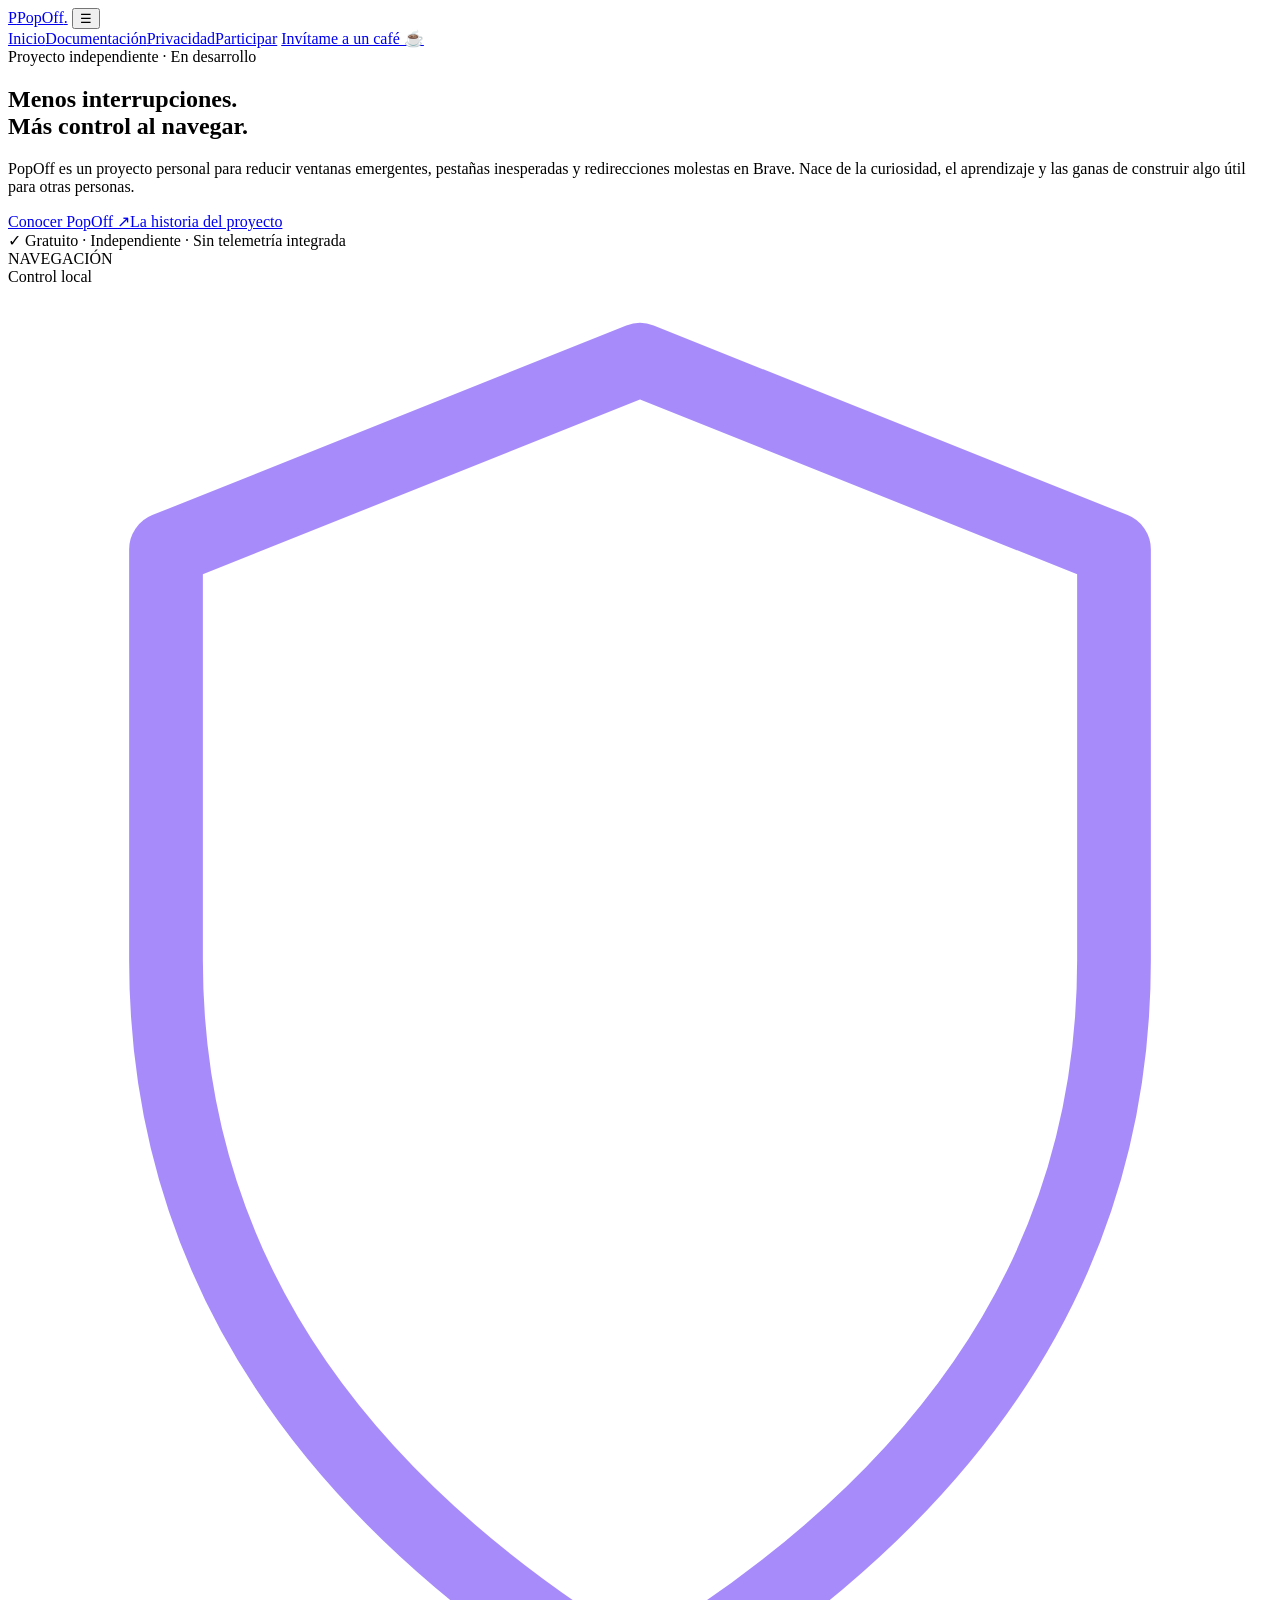
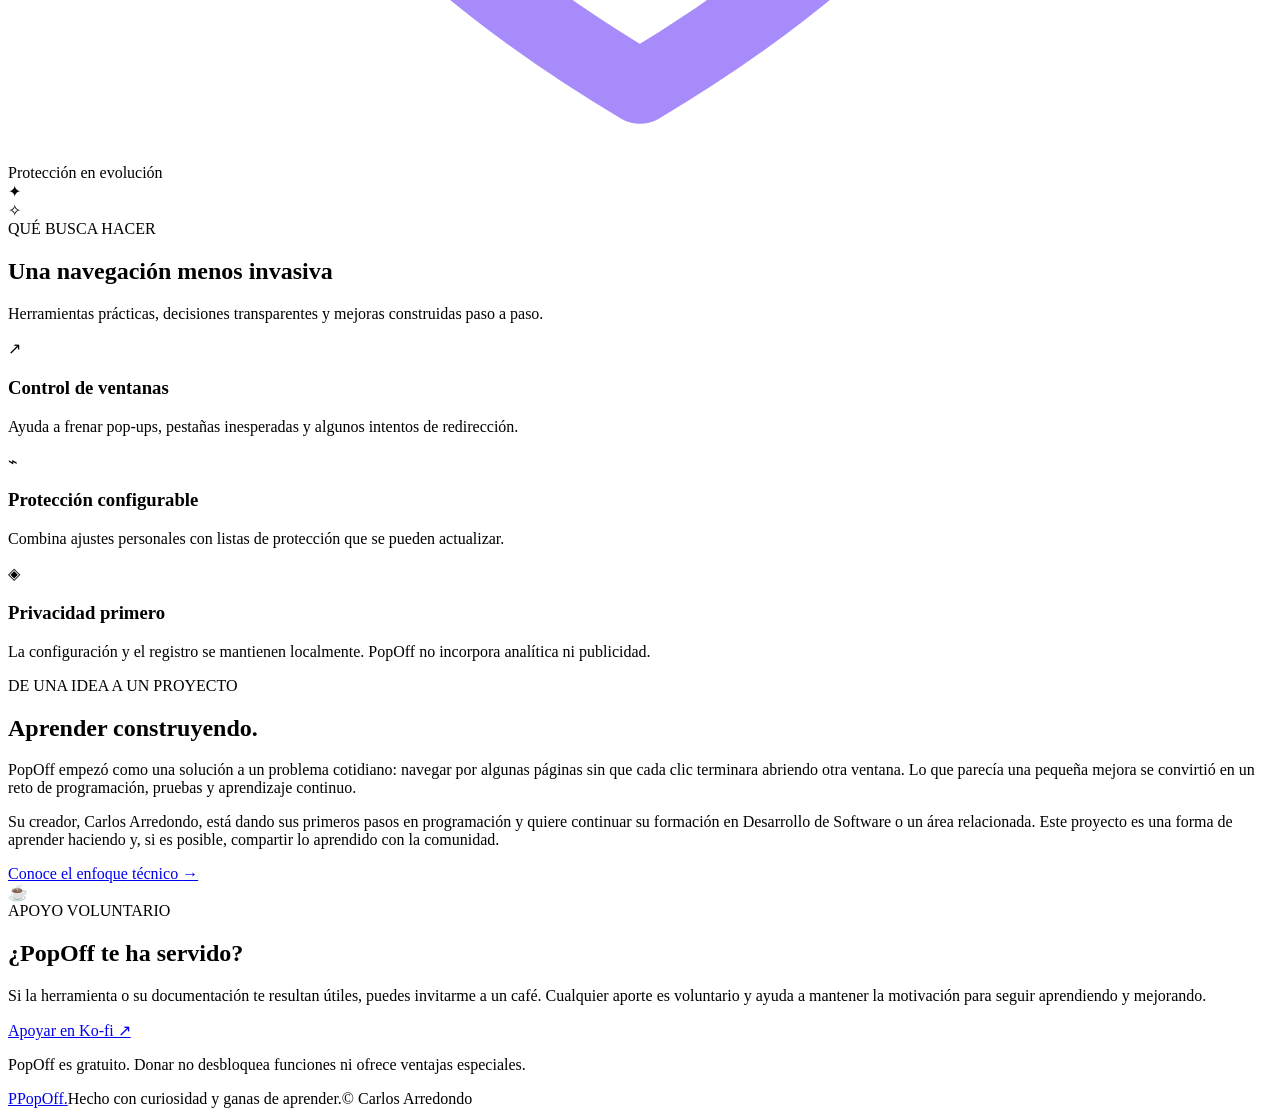
==== site/index.html @ 76fbbbde "Add PopOff public documentation website" ====
<!doctype html>
<html lang="es">
<head>
  <meta charset="utf-8">
  <meta name="viewport" content="width=device-width, initial-scale=1">
  <meta name="theme-color" content="#0b1020">
  <meta name="description" content="PopOff es un proyecto independiente para reducir ventanas emergentes y redirecciones molestas en Brave.">
  <title>PopOff — Navega con más tranquilidad</title>
  <link rel="icon" href="data:image/svg+xml,%3Csvg xmlns='http://www.w3.org/2000/svg' viewBox='0 0 64 64'%3E%3Crect width='64' height='64' rx='18' fill='%237c5cff'/%3E%3Cpath d='M32 8 49 15v15c0 12-7 20-17 26C22 50 15 42 15 30V15z' fill='none' stroke='white' stroke-width='4'/%3E%3Cpath d='m23 32 6 6 13-14' fill='none' stroke='white' stroke-width='4' stroke-linecap='round'/%3E%3C/svg%3E">
  <link rel="stylesheet" href="styles.css">
  <script defer src="script.js"></script>
</head>
<body>
  <div class="ambient ambient-one"></div><div class="ambient ambient-two"></div>
  <header class="site-header">
    <a class="brand" href="index.html" aria-label="PopOff inicio"><span class="brand-mark">P</span><span>PopOff<span class="brand-dot">.</span></span></a>
    <button class="menu-toggle" aria-label="Abrir menú" aria-expanded="false">☰</button>
    <nav class="nav-links" aria-label="Navegación principal">
      <a class="active" href="index.html">Inicio</a><a href="docs.html">Documentación</a><a href="privacy.html">Privacidad</a><a href="contribute.html">Participar</a>
      <a class="nav-support" href="https://ko-fi.com/carlosarredondo24" target="_blank" rel="noopener noreferrer">Invítame a un café ☕</a>
    </nav>
  </header>
  <main>
    <section class="hero wrap">
      <div class="hero-copy">
        <div class="eyebrow"><span class="pulse"></span> Proyecto independiente · En desarrollo</div>
        <h1>Menos interrupciones.<br><span class="gradient-text">Más control al navegar.</span></h1>
        <p class="hero-lead">PopOff es un proyecto personal para reducir ventanas emergentes, pestañas inesperadas y redirecciones molestas en Brave. Nace de la curiosidad, el aprendizaje y las ganas de construir algo útil para otras personas.</p>
        <div class="hero-actions"><a class="button button-primary" href="docs.html">Conocer PopOff <span>↗</span></a><a class="button button-quiet" href="#historia">La historia del proyecto</a></div>
        <div class="hero-note"><span class="check">✓</span> Gratuito · Independiente · Sin telemetría integrada</div>
      </div>
      <div class="hero-art" aria-label="Ilustración abstracta de protección digital">
        <div class="orbit orbit-a"></div><div class="orbit orbit-b"></div>
        <div class="glass-card card-back"><span class="tiny-label">NAVEGACIÓN</span><div class="fake-lines"><i></i><i></i><i></i></div><span class="fake-pill">Control local</span></div>
        <div class="shield"><svg viewBox="0 0 120 140" role="img" aria-label="Escudo"><path d="M60 7 105 25v39c0 31-18 53-45 69C33 117 15 95 15 64V25z" fill="none" stroke="url(#g)" stroke-width="7" stroke-linejoin="round"/><path d="m39 68 14 14 30-34" fill="none" stroke="#fff" stroke-width="8" stroke-linecap="round" stroke-linejoin="round"/><defs><linearGradient id="g" x1="15" y1="7" x2="105" y2="133"><stop stop-color="#a78bfa"/><stop offset="1" stop-color="#35d6c5"/></linearGradient></defs></svg></div>
        <div class="status-chip"><span class="status-dot"></span> Protección en evolución</div>
        <div class="spark spark-one">✦</div><div class="spark spark-two">✧</div>
      </div>
    </section>
    <section class="wrap section">
      <div class="section-heading"><span class="kicker">QUÉ BUSCA HACER</span><h2>Una navegación menos invasiva</h2><p>Herramientas prácticas, decisiones transparentes y mejoras construidas paso a paso.</p></div>
      <div class="feature-grid">
        <article class="feature-card"><span class="feature-icon purple">↗</span><h3>Control de ventanas</h3><p>Ayuda a frenar pop-ups, pestañas inesperadas y algunos intentos de redirección.</p></article>
        <article class="feature-card"><span class="feature-icon teal">⌁</span><h3>Protección configurable</h3><p>Combina ajustes personales con listas de protección que se pueden actualizar.</p></article>
        <article class="feature-card"><span class="feature-icon amber">◈</span><h3>Privacidad primero</h3><p>La configuración y el registro se mantienen localmente. PopOff no incorpora analítica ni publicidad.</p></article>
      </div>
    </section>
    <section class="story-section" id="historia">
      <div class="wrap story-grid">
        <div><span class="kicker">DE UNA IDEA A UN PROYECTO</span><h2>Aprender construyendo.</h2></div>
        <div class="story-copy"><p>PopOff empezó como una solución a un problema cotidiano: navegar por algunas páginas sin que cada clic terminara abriendo otra ventana. Lo que parecía una pequeña mejora se convirtió en un reto de programación, pruebas y aprendizaje continuo.</p><p>Su creador, Carlos Arredondo, está dando sus primeros pasos en programación y quiere continuar su formación en Desarrollo de Software o un área relacionada. Este proyecto es una forma de aprender haciendo y, si es posible, compartir lo aprendido con la comunidad.</p><a class="text-link" href="docs.html">Conoce el enfoque técnico <span>→</span></a></div>
      </div>
    </section>
    <section class="wrap support-section">
      <div class="support-card"><div class="coffee-orb">☕</div><div><span class="kicker">APOYO VOLUNTARIO</span><h2>¿PopOff te ha servido?</h2><p>Si la herramienta o su documentación te resultan útiles, puedes invitarme a un café. Cualquier aporte es voluntario y ayuda a mantener la motivación para seguir aprendiendo y mejorando.</p></div><a class="button button-coffee" href="https://ko-fi.com/carlosarredondo24" target="_blank" rel="noopener noreferrer">Apoyar en Ko-fi ↗</a></div>
      <p class="support-footnote">PopOff es gratuito. Donar no desbloquea funciones ni ofrece ventajas especiales.</p>
    </section>
  </main>
  <footer class="site-footer wrap"><a class="brand" href="index.html"><span class="brand-mark">P</span><span>PopOff<span class="brand-dot">.</span></span></a><span>Hecho con curiosidad y ganas de aprender.</span><span>© <span data-year></span> Carlos Arredondo</span></footer>
</body>
</html>
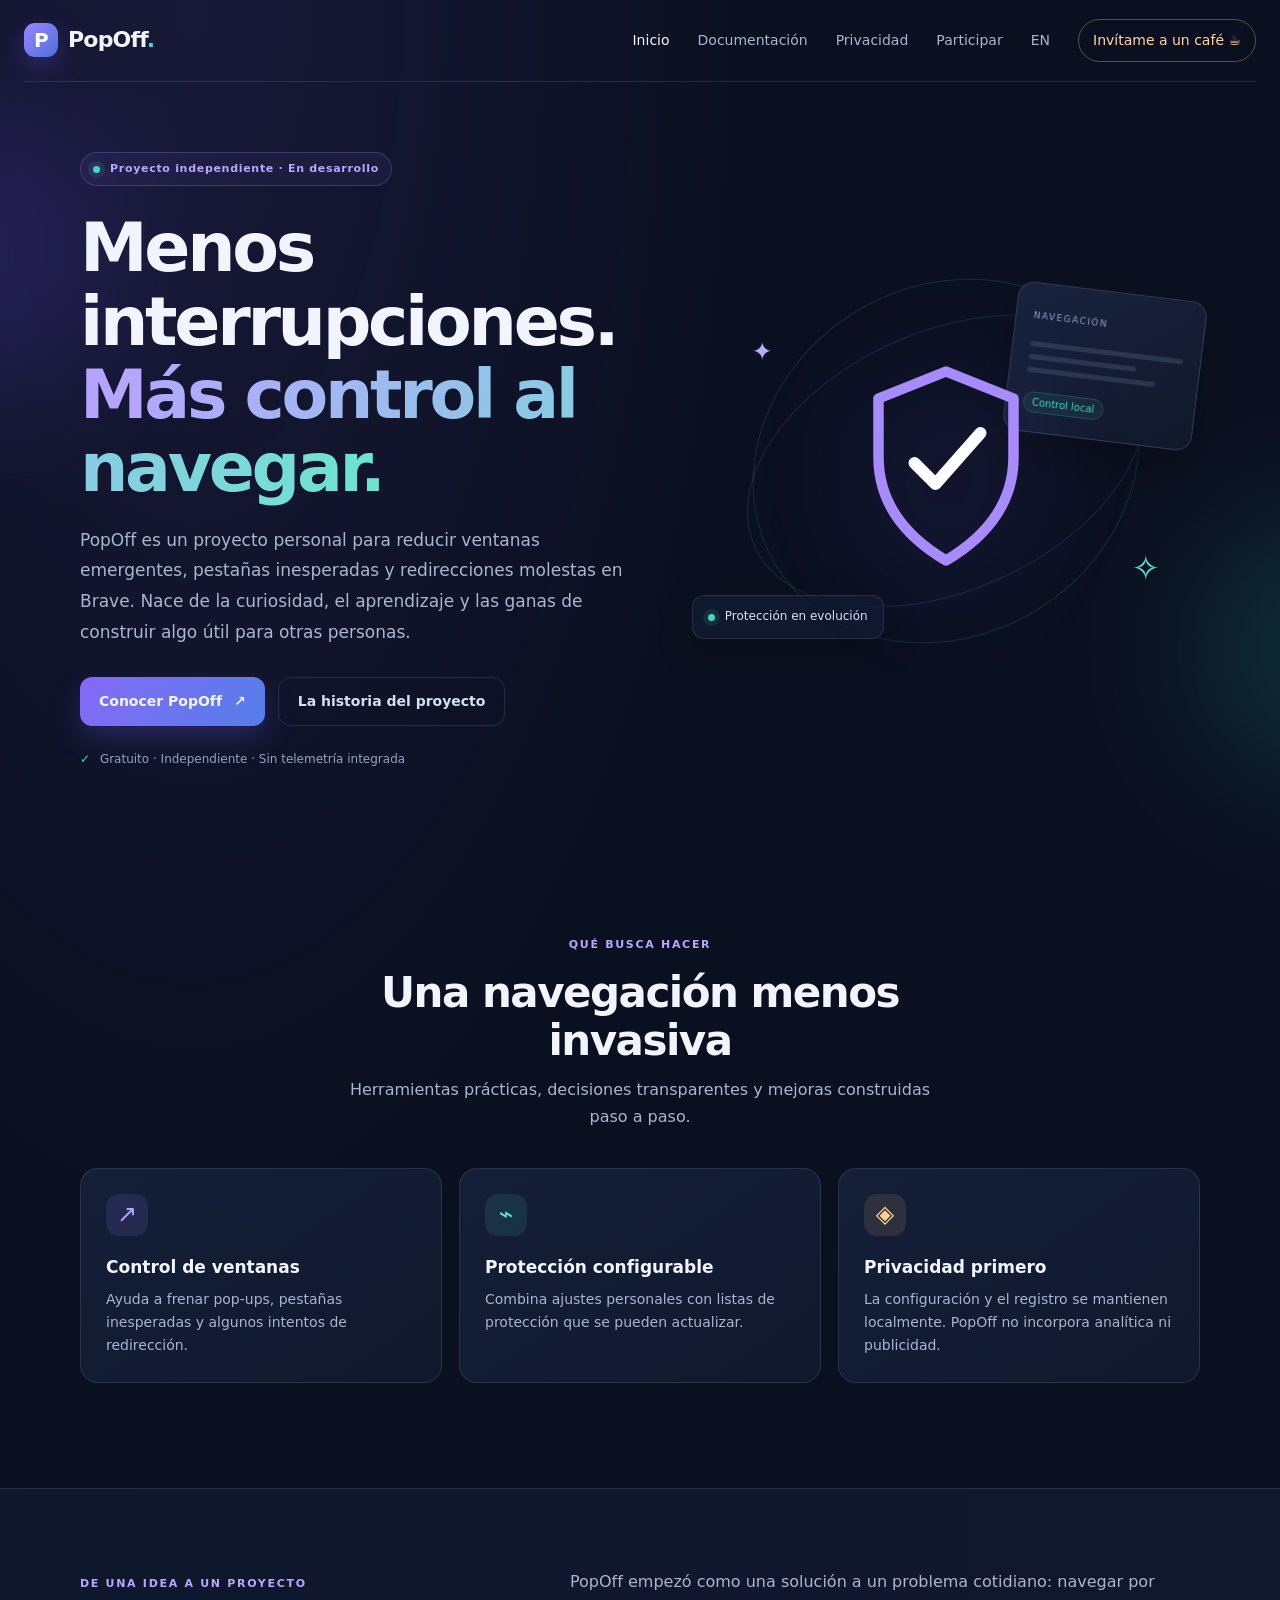
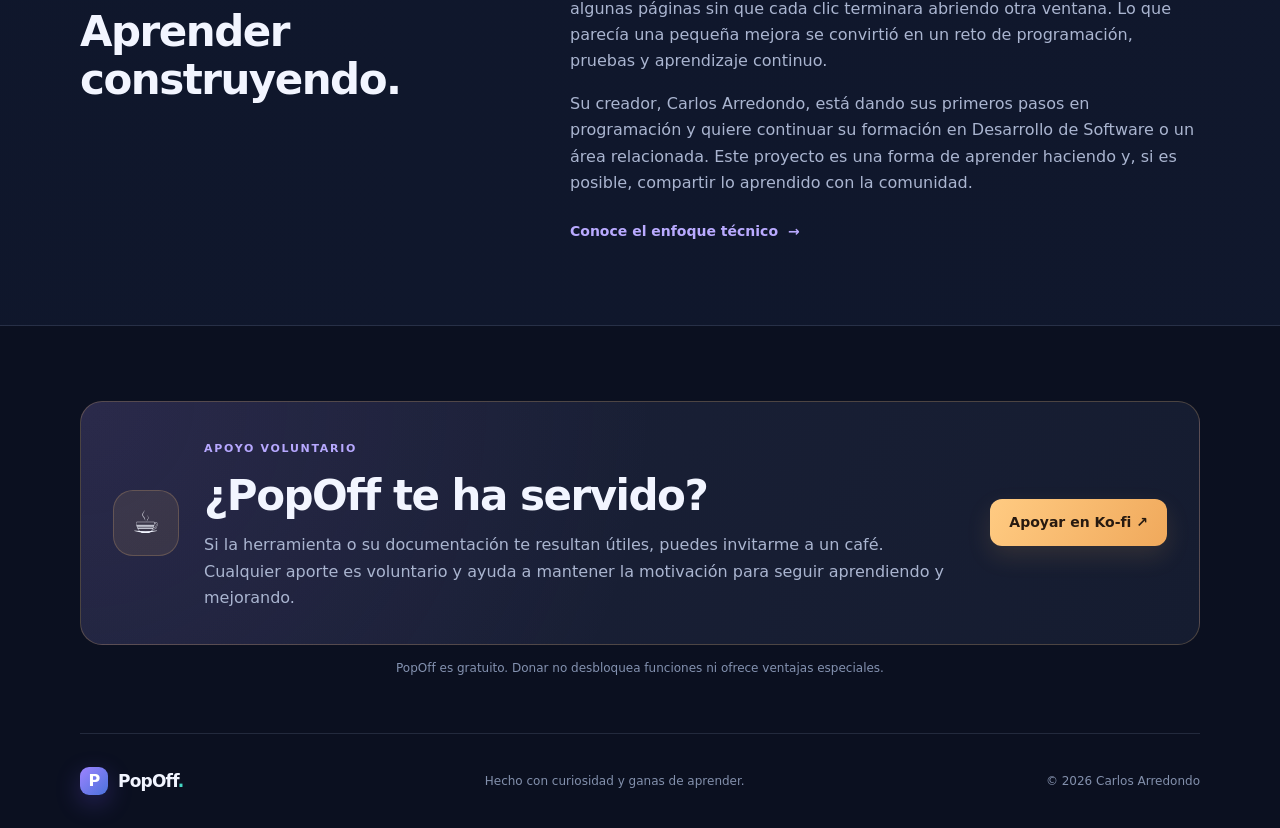
==== commit 7848370c: "Add English language switch to Spanish pages" ====
--- a/site/index.html
+++ b/site/index.html
@@ -17,7 +17,7 @@
     <button class="menu-toggle" aria-label="Abrir menú" aria-expanded="false">☰</button>
     <nav class="nav-links" aria-label="Navegación principal">
       <a class="active" href="index.html">Inicio</a><a href="docs.html">Documentación</a><a href="privacy.html">Privacidad</a><a href="contribute.html">Participar</a>
-      <a class="nav-support" href="https://ko-fi.com/carlosarredondo24" target="_blank" rel="noopener noreferrer">Invítame a un café ☕</a>
+      <a class="language-switch" href="en/index.html" lang="en" data-language-choice="en" aria-label="View in English">EN</a><a class="nav-support" href="https://ko-fi.com/carlosarredondo24" target="_blank" rel="noopener noreferrer">Invítame a un café ☕</a>
     </nav>
   </header>
   <main>
--- a/site/styles.css
+++ b/site/styles.css
@@ -0,0 +1 @@
+:root{color-scheme:dark;--bg:#0b1020;--panel:#111a30;--panel2:#151f39;--text:#f2f5ff;--muted:#aab5d0;--line:rgba(185,199,235,.14);--purple:#9a83ff;--teal:#45d6c3;--amber:#ffc778;--max:1120px}*{box-sizing:border-box}html{scroll-behavior:smooth}body{margin:0;background:radial-gradient(ellipse at 15% 0%,rgba(95,75,190,.15),transparent 36%),var(--bg);color:var(--text);font:16px/1.65 Inter,ui-sans-serif,system-ui,-apple-system,"Segoe UI",sans-serif;overflow-x:hidden}a{color:inherit;text-decoration:none}.wrap{width:min(var(--max),calc(100% - 48px));margin-inline:auto}.ambient{position:absolute;pointer-events:none;filter:blur(70px);opacity:.18;border-radius:50%;z-index:-1}.ambient-one{width:300px;height:300px;background:#7454ff;top:100px;left:-180px}.ambient-two{width:260px;height:260px;background:#25bba9;right:-180px;top:520px}.site-header{width:min(1280px,calc(100% - 48px));height:82px;margin:auto;display:flex;align-items:center;justify-content:space-between;border-bottom:1px solid var(--line);position:relative;z-index:5}.brand{display:inline-flex;align-items:center;gap:10px;font-size:22px;font-weight:800;letter-spacing:-.8px}.brand-mark{width:34px;height:34px;border-radius:11px;background:linear-gradient(135deg,#9d83ff,#4a72db);display:grid;place-items:center;color:white;font-size:20px;box-shadow:0 8px 24px #775bff44}.brand-dot{color:var(--teal)}.nav-links{display:flex;align-items:center;gap:28px;color:var(--muted);font-size:14px}.nav-links a{transition:color .2s}.nav-links a:hover,.nav-links a.active{color:var(--text)}.nav-support{padding:9px 14px;border:1px solid rgba(255,199,120,.35);border-radius:999px;color:#ffd69c!important}.menu-toggle{display:none;background:none;border:0;color:white;font-size:24px}.hero{min-height:610px;display:grid;grid-template-columns:1.05fr .95fr;align-items:center;gap:50px;padding-block:70px 90px}.eyebrow,.kicker{font-size:11px;font-weight:800;letter-spacing:1.7px;color:#b7a8ff}.eyebrow{display:inline-flex;align-items:center;gap:10px;padding:7px 12px;border:1px solid #9a83ff44;border-radius:99px;background:#9a83ff10;letter-spacing:.7px}.pulse,.status-dot{width:7px;height:7px;border-radius:50%;background:var(--teal);box-shadow:0 0 0 5px #45d6c31c}.hero h1{font-size:clamp(42px,5.4vw,68px);line-height:1.08;letter-spacing:-3.3px;margin:25px 0 20px}.gradient-text{background:linear-gradient(100deg,#b6a5ff 5%,#6fe2d3 95%);background-clip:text;color:transparent}.hero-lead{font-size:17px;color:var(--muted);max-width:610px;line-height:1.8}.hero-actions{display:flex;gap:13px;flex-wrap:wrap;margin-top:30px}.button{display:inline-flex;align-items:center;justify-content:center;gap:12px;padding:12px 19px;border-radius:12px;font-weight:750;font-size:14px;transition:transform .2s,box-shadow .2s}.button:hover{transform:translateY(-2px)}.button-primary{background:linear-gradient(120deg,#8669f7,#557fe9);box-shadow:0 12px 28px #725cfb3d}.button-quiet{border:1px solid var(--line);color:#d6def3}.hero-note{font-size:12px;color:#94a2c1;margin-top:24px}.check{color:var(--teal);font-weight:900;margin-right:6px}.hero-art{height:440px;position:relative;display:grid;place-items:center}.orbit{position:absolute;border:1px solid #a79bff26;border-radius:50%;transform:rotate(-24deg)}.orbit-a{width:420px;height:260px}.orbit-b{width:350px;height:400px;transform:rotate(58deg);border-color:#43d5c327}.shield{width:180px;height:200px;display:grid;place-items:center;filter:drop-shadow(0 20px 55px #765bff66);z-index:2}.shield svg{width:100%;height:100%;overflow:visible}.glass-card{position:absolute;width:190px;padding:17px;border:1px solid #c2cbef2b;border-radius:16px;background:linear-gradient(145deg,#1a2542dd,#11182add);backdrop-filter:blur(12px);box-shadow:0 20px 50px #0004}.card-back{right:0;top:50px;transform:rotate(7deg)}.tiny-label{font-size:9px;letter-spacing:1.5px;color:#91a1c5}.fake-lines{display:grid;gap:8px;margin:15px 0}.fake-lines i{height:5px;border-radius:9px;background:#8193bd35}.fake-lines i:nth-child(2){width:70%}.fake-lines i:nth-child(3){width:84%}.fake-pill{font-size:10px;color:var(--teal);background:#45d6c315;border:1px solid #45d6c333;padding:4px 8px;border-radius:99px}.status-chip{position:absolute;bottom:42px;left:0;padding:11px 15px;border:1px solid var(--line);border-radius:12px;background:#111a30d9;display:flex;align-items:center;gap:10px;font-size:12px;color:#d8e2f7;box-shadow:0 12px 35px #0004}.spark{position:absolute;color:#bbaaff}.spark-one{top:90px;left:60px;font-size:25px}.spark-two{bottom:85px;right:40px;font-size:34px;color:#5be0d1}.section{padding-block:70px 105px}.section-heading{text-align:center;max-width:620px;margin:0 auto 38px}.section-heading h2,.story-grid h2,.support-card h2{font-size:clamp(29px,3.5vw,42px);letter-spacing:-1.5px;line-height:1.15;margin:12px 0}.section-heading p,.support-card p{color:var(--muted);margin:0}.feature-grid{display:grid;grid-template-columns:repeat(3,1fr);gap:17px}.feature-card,.doc-cards article{background:linear-gradient(145deg,#141f38,#10182c);border:1px solid var(--line);border-radius:18px;padding:25px;min-height:200px}.feature-icon{width:42px;height:42px;display:grid;place-items:center;border-radius:13px;font-size:24px}.purple{background:#9a83ff20;color:#b6a5ff}.teal{background:#45d6c31c;color:#65e5d6}.amber{background:#ffc7781c;color:#ffd08e}.feature-card h3,.doc-cards h3{font-size:17px;margin:17px 0 7px}.feature-card p,.doc-cards p{color:var(--muted);font-size:14px;margin:0}.story-section{background:linear-gradient(90deg,#111a30b8,#121b31b8);border-block:1px solid var(--line);padding:80px 0}.story-grid{display:grid;grid-template-columns:.8fr 1.2fr;gap:70px;align-items:start}.story-copy{color:var(--muted);font-size:16px}.story-copy p:first-child{margin-top:0}.text-link{display:inline-flex;gap:10px;align-items:center;color:#b9aaff;font-weight:750;font-size:14px;margin-top:8px}.support-section{padding-block:75px 55px}.support-card{display:grid;grid-template-columns:auto 1fr auto;align-items:center;gap:25px;padding:32px;border:1px solid #ffc7783b;border-radius:22px;background:radial-gradient(circle at 0 0,#7555a72b,transparent 50%),linear-gradient(120deg,#1b2138,#151c30)}.coffee-orb{width:66px;height:66px;border-radius:20px;display:grid;place-items:center;font-size:31px;background:#ffc77818;border:1px solid #ffc77835}.button-coffee{background:linear-gradient(120deg,#ffcb82,#f0a95c);color:#271a10;white-space:nowrap;box-shadow:0 10px 25px #e6a95b24}.support-footnote{text-align:center;color:#8492b0;font-size:12px;margin:14px 0 0}.site-footer{min-height:95px;border-top:1px solid var(--line);display:flex;align-items:center;justify-content:space-between;gap:18px;color:#8390ac;font-size:12px}.site-footer .brand{color:var(--text);font-size:17px}.site-footer .brand-mark{width:28px;height:28px;font-size:16px;border-radius:9px}.page-main{padding-block:75px 100px;max-width:900px}.page-intro{padding-bottom:35px;border-bottom:1px solid var(--line);margin-bottom:35px}.page-intro h1{font-size:clamp(38px,5vw,58px);letter-spacing:-2px;line-height:1.1;margin:15px 0}.page-intro p{max-width:680px;color:var(--muted);font-size:17px}.status-label{display:inline-block;color:#75e1d3;background:#45d6c315;border:1px solid #45d6c333;border-radius:99px;padding:5px 11px;font-size:12px}.doc-block{padding:25px 0;border-bottom:1px solid var(--line)}.doc-block h2{font-size:24px;letter-spacing:-.7px;margin:0 0 13px}.doc-block p,.doc-block li{color:var(--muted);line-height:1.8}.doc-cards{display:grid;grid-template-columns:repeat(2,1fr);gap:13px;margin-top:18px}.doc-cards article{min-height:145px;padding:20px}.doc-cards h3{margin:0 0 7px}.principle-list{padding-left:20px}.principle-list li{padding:4px 0}.notice{margin-top:30px;padding:17px 20px;border-left:3px solid var(--teal);border-radius:0 12px 12px 0;background:#45d6c310;color:#b8c5df;font-size:14px}.doc-block code{color:#c7baff;background:#a28cff18;padding:2px 6px;border-radius:5px}@media(max-width:800px){.nav-links{gap:16px}.hero{grid-template-columns:1fr;padding-top:60px;gap:10px}.hero-art{height:340px;max-width:520px;width:100%;margin:auto}.orbit-a{width:340px}.orbit-b{height:330px}.feature-grid{grid-template-columns:1fr}.feature-card{min-height:0}.story-grid{grid-template-columns:1fr;gap:18px}.support-card{grid-template-columns:auto 1fr}.support-card .button{grid-column:1/-1;justify-self:start}.site-footer{flex-wrap:wrap;padding-block:20px}.site-footer span:nth-child(2){display:none}}@media(max-width:620px){.wrap,.site-header{width:calc(100% - 34px)}.site-header{height:70px}.menu-toggle{display:block}.nav-links{display:none;position:absolute;top:70px;left:0;right:0;padding:18px;background:#111a30;border:1px solid var(--line);border-radius:0 0 16px 16px;flex-direction:column;align-items:stretch;gap:14px}.nav-links.open{display:flex}.nav-support{text-align:center}.hero{padding-block:55px 55px}.hero h1{letter-spacing:-2px}.hero-lead{font-size:15px}.hero-art{height:300px}.shield{width:140px;height:160px}.card-back{right:-3px;top:20px;transform:scale(.82) rotate(7deg)}.status-chip{bottom:18px;left:-4px}.orbit-a{width:285px;height:210px}.orbit-b{height:280px}.section{padding-block:45px 70px}.story-section{padding-block:55px}.support-section{padding-block:50px 35px}.support-card{grid-template-columns:1fr;padding:24px}.coffee-orb{width:54px;height:54px}.support-card .button{width:100%}.page-main{padding-block:55px 70px}.doc-cards{grid-template-columns:1fr}.site-footer{justify-content:space-between}.site-footer>span:last-child{width:100%}}
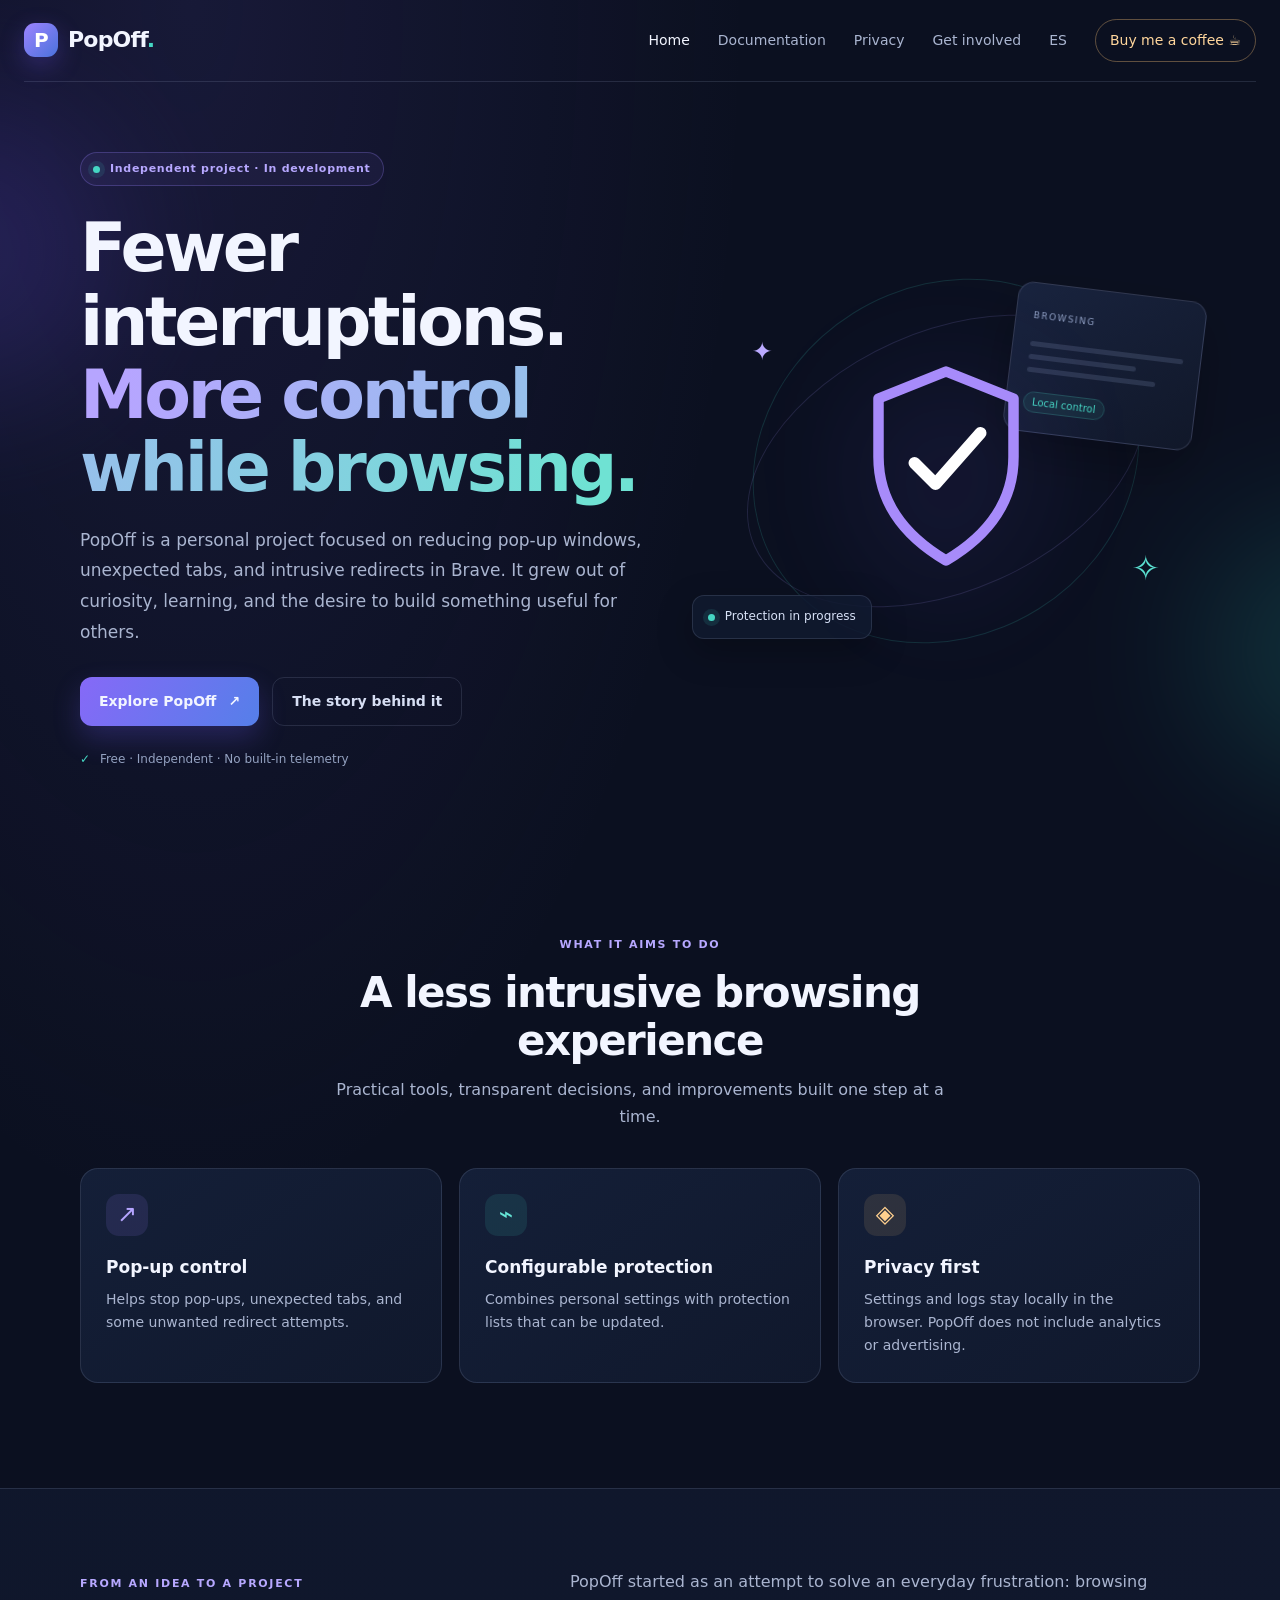
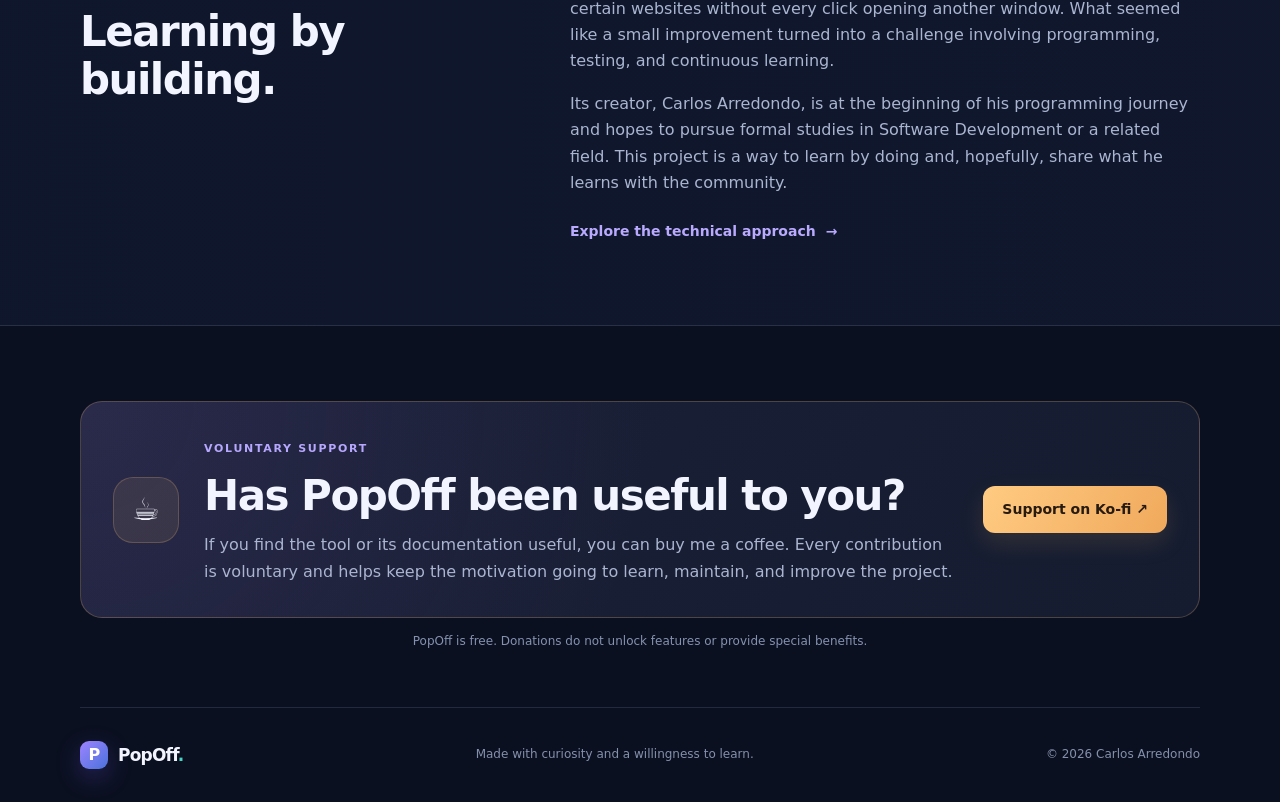
==== commit c59ee4e9: "Add clear GitHub repository links across bilingual site" ====
--- a/site/index.html
+++ b/site/index.html
@@ -17,7 +17,7 @@
     <button class="menu-toggle" aria-label="Abrir menú" aria-expanded="false">☰</button>
     <nav class="nav-links" aria-label="Navegación principal">
       <a class="active" href="index.html">Inicio</a><a href="docs.html">Documentación</a><a href="privacy.html">Privacidad</a><a href="contribute.html">Participar</a>
-      <a class="language-switch" href="en/index.html" lang="en" data-language-choice="en" aria-label="View in English">EN</a><a class="nav-support" href="https://ko-fi.com/carlosarredondo24" target="_blank" rel="noopener noreferrer">Invítame a un café ☕</a>
+      <a class="nav-github" href="https://github.com/xGalamothx/popoff-lists" target="_blank" rel="noopener noreferrer" aria-label="Repositorio público de PopOff en GitHub">GitHub ↗</a><a class="language-switch" href="en/index.html" lang="en" data-language-choice="en" aria-label="View in English">EN</a><a class="nav-support" href="https://ko-fi.com/carlosarredondo24" target="_blank" rel="noopener noreferrer">Invítame a un café ☕</a>
     </nav>
   </header>
   <main>
@@ -26,7 +26,7 @@
         <div class="eyebrow"><span class="pulse"></span> Proyecto independiente · En desarrollo</div>
         <h1>Menos interrupciones.<br><span class="gradient-text">Más control al navegar.</span></h1>
         <p class="hero-lead">PopOff es un proyecto personal para reducir ventanas emergentes, pestañas inesperadas y redirecciones molestas en Brave. Nace de la curiosidad, el aprendizaje y las ganas de construir algo útil para otras personas.</p>
-        <div class="hero-actions"><a class="button button-primary" href="docs.html">Conocer PopOff <span>↗</span></a><a class="button button-quiet" href="#historia">La historia del proyecto</a></div>
+        <div class="hero-actions"><a class="button button-primary" href="https://github.com/xGalamothx/popoff-lists" target="_blank" rel="noopener noreferrer">Ver repositorio público <span>↗</span></a><a class="button button-quiet" href="docs.html">Conocer PopOff</a><a class="button button-quiet" href="#historia">La historia del proyecto</a></div>
         <div class="hero-note"><span class="check">✓</span> Gratuito · Independiente · Sin telemetría integrada</div>
       </div>
       <div class="hero-art" aria-label="Ilustración abstracta de protección digital">
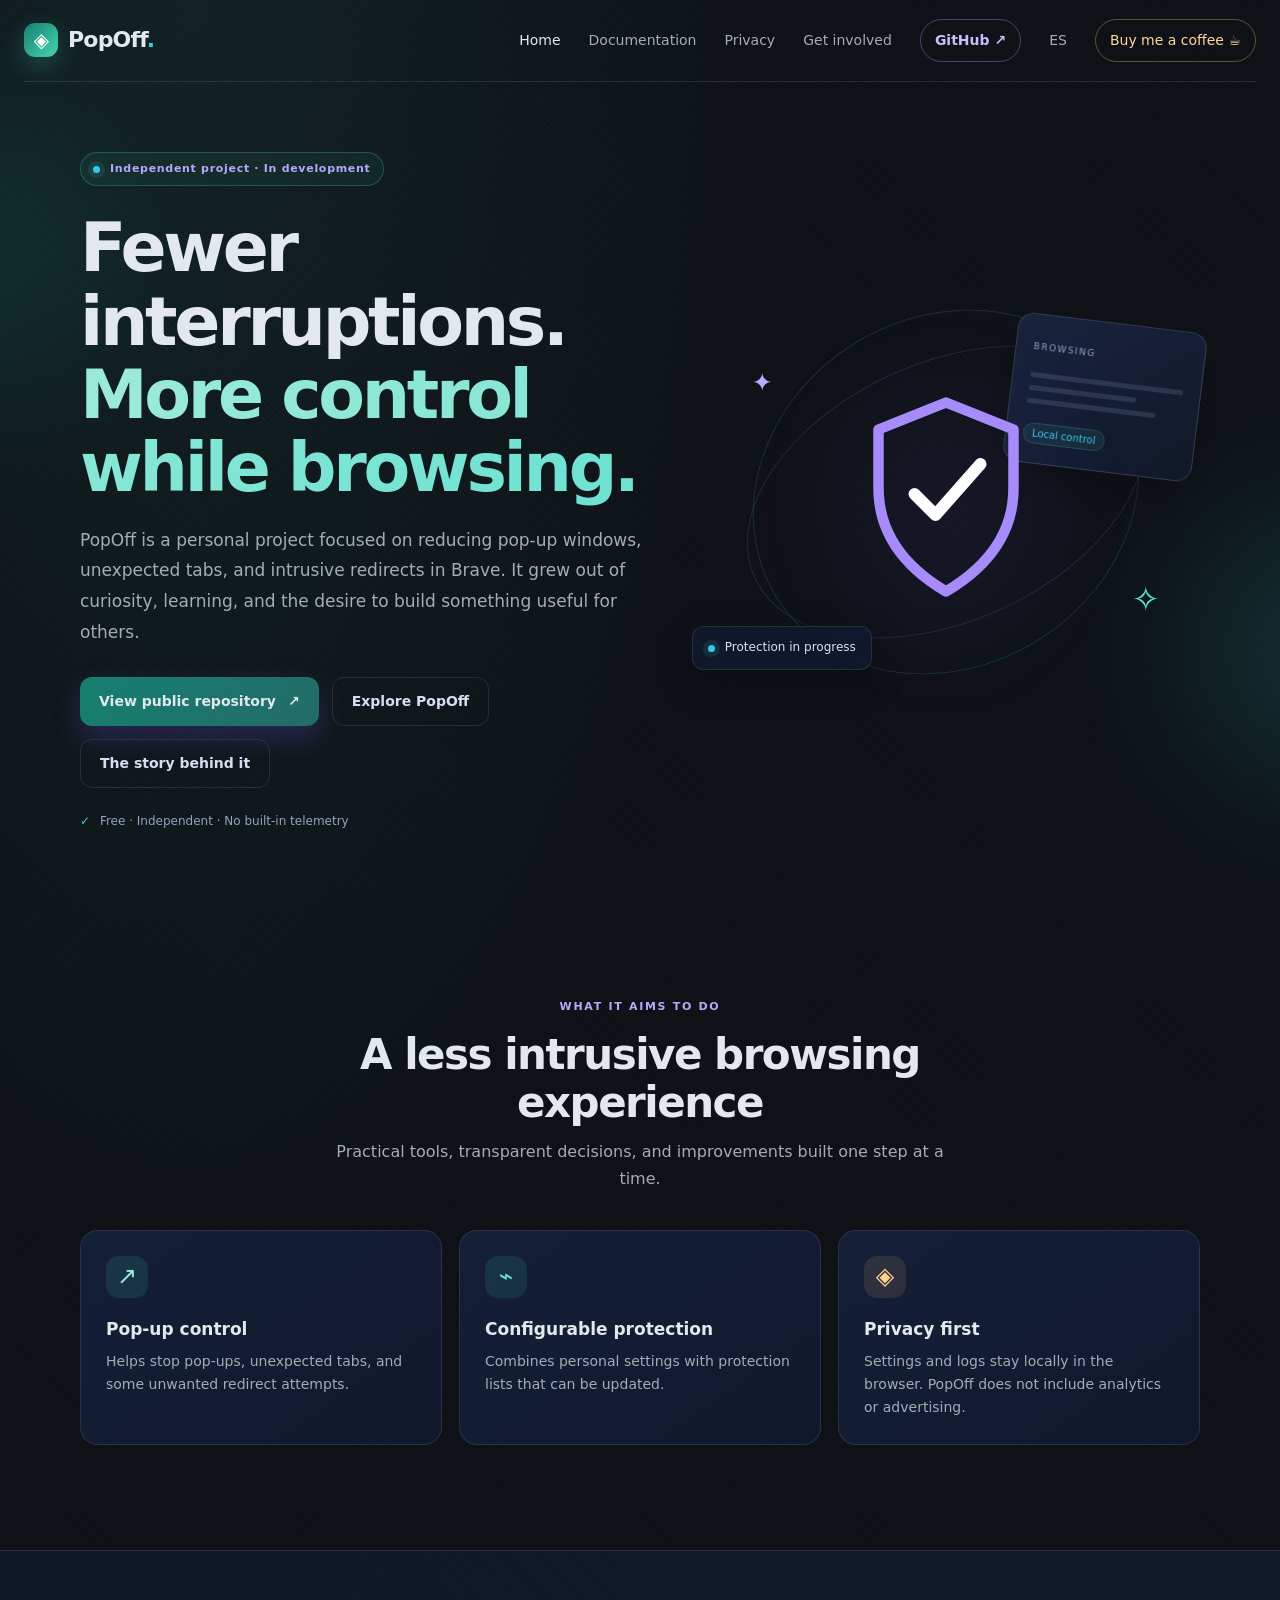
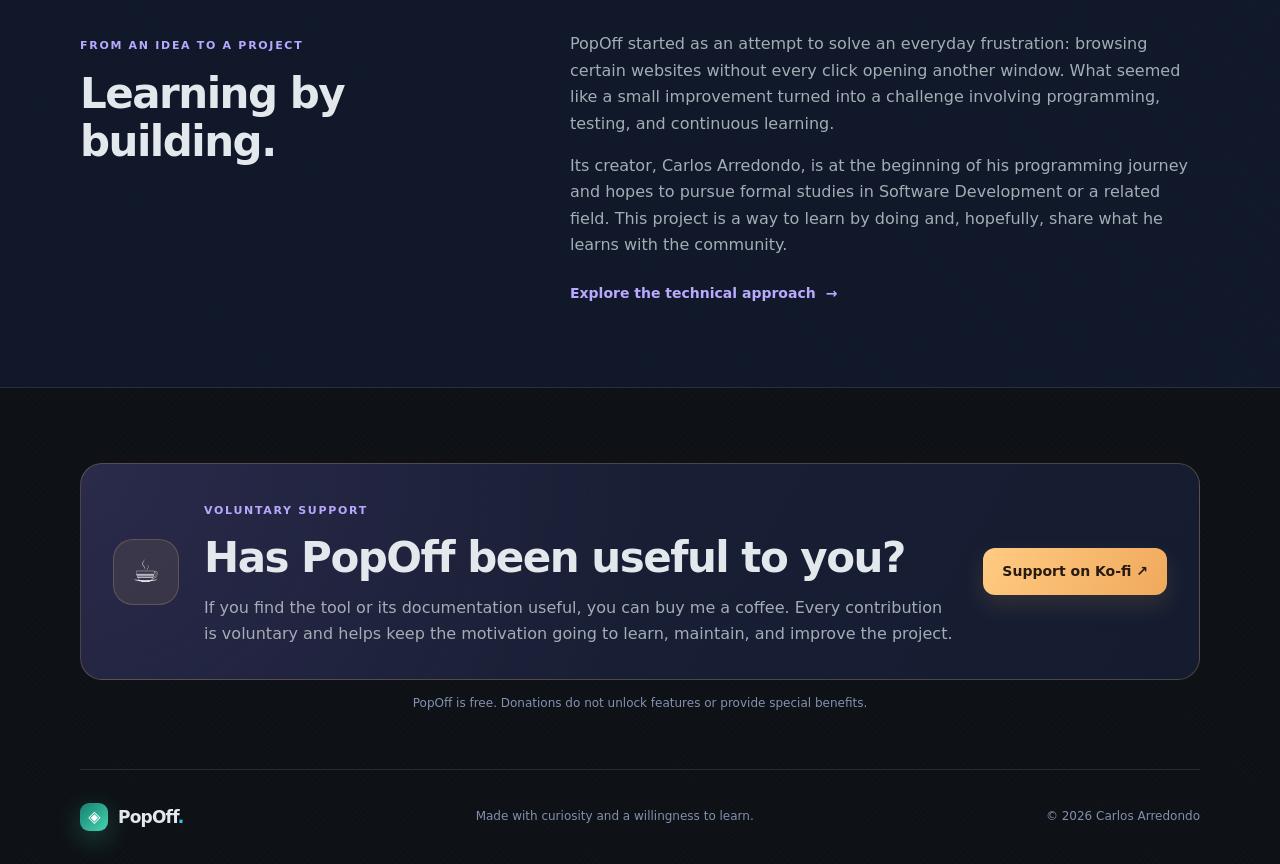
==== commit d5d68c0a: "Refresh public site with PopOff Graphite visual identity" ====
--- a/site/index.html
+++ b/site/index.html
@@ -3,17 +3,17 @@
 <head>
   <meta charset="utf-8">
   <meta name="viewport" content="width=device-width, initial-scale=1">
-  <meta name="theme-color" content="#0b1020">
+  <meta name="theme-color" content="#0e1217">
   <meta name="description" content="PopOff es un proyecto independiente para reducir ventanas emergentes y redirecciones molestas en Brave.">
   <title>PopOff — Navega con más tranquilidad</title>
-  <link rel="icon" href="data:image/svg+xml,%3Csvg xmlns='http://www.w3.org/2000/svg' viewBox='0 0 64 64'%3E%3Crect width='64' height='64' rx='18' fill='%237c5cff'/%3E%3Cpath d='M32 8 49 15v15c0 12-7 20-17 26C22 50 15 42 15 30V15z' fill='none' stroke='white' stroke-width='4'/%3E%3Cpath d='m23 32 6 6 13-14' fill='none' stroke='white' stroke-width='4' stroke-linecap='round'/%3E%3C/svg%3E">
+  <link rel="icon" href="data:image/svg+xml,%3Csvg xmlns=%27http://www.w3.org/2000/svg%27 viewBox=%270 0 64 64%27%3E%3Crect width=%2764%27 height=%2764%27 rx=%2718%27 fill=%27%230e1217%27/%3E%3Cpath d=%27M12 28 14 10 27 19Q32 17 37 19L50 10 52 28Q57 35 52 45Q45 56 32 57Q19 56 12 45Q7 35 12 28Z%27 fill=%27%231b252d%27 stroke=%27%2345d6b1%27 stroke-width=%272.5%27/%3E%3Cellipse cx=%2723%27 cy=%2735%27 rx=%275%27 ry=%277%27 fill=%27%2345d6b1%27/%3E%3Cellipse cx=%2741%27 cy=%2735%27 rx=%275%27 ry=%277%27 fill=%27%2345d6b1%27/%3E%3C/svg%3E">
   <link rel="stylesheet" href="styles.css">
   <script defer src="script.js"></script>
 </head>
 <body>
   <div class="ambient ambient-one"></div><div class="ambient ambient-two"></div>
   <header class="site-header">
-    <a class="brand" href="index.html" aria-label="PopOff inicio"><span class="brand-mark">P</span><span>PopOff<span class="brand-dot">.</span></span></a>
+    <a class="brand" href="index.html" aria-label="PopOff inicio"><span class="brand-mark" aria-hidden="true">◈</span><span>PopOff<span class="brand-dot">.</span></span></a>
     <button class="menu-toggle" aria-label="Abrir menú" aria-expanded="false">☰</button>
     <nav class="nav-links" aria-label="Navegación principal">
       <a class="active" href="index.html">Inicio</a><a href="docs.html">Documentación</a><a href="privacy.html">Privacidad</a><a href="contribute.html">Participar</a>
@@ -56,6 +56,6 @@
       <p class="support-footnote">PopOff es gratuito. Donar no desbloquea funciones ni ofrece ventajas especiales.</p>
     </section>
   </main>
-  <footer class="site-footer wrap"><a class="brand" href="index.html"><span class="brand-mark">P</span><span>PopOff<span class="brand-dot">.</span></span></a><span>Hecho con curiosidad y ganas de aprender.</span><span>© <span data-year></span> Carlos Arredondo</span></footer>
+  <footer class="site-footer wrap"><a class="brand" href="index.html"><span class="brand-mark" aria-hidden="true">◈</span><span>PopOff<span class="brand-dot">.</span></span></a><span>Hecho con curiosidad y ganas de aprender.</span><span>© <span data-year></span> Carlos Arredondo</span></footer>
 </body>
 </html>
--- a/site/styles.css
+++ b/site/styles.css
@@ -1 +1,2 @@
-:root{color-scheme:dark;--bg:#0b1020;--panel:#111a30;--panel2:#151f39;--text:#f2f5ff;--muted:#aab5d0;--line:rgba(185,199,235,.14);--purple:#9a83ff;--teal:#45d6c3;--amber:#ffc778;--max:1120px}*{box-sizing:border-box}html{scroll-behavior:smooth}body{margin:0;background:radial-gradient(ellipse at 15% 0%,rgba(95,75,190,.15),transparent 36%),var(--bg);color:var(--text);font:16px/1.65 Inter,ui-sans-serif,system-ui,-apple-system,"Segoe UI",sans-serif;overflow-x:hidden}a{color:inherit;text-decoration:none}.wrap{width:min(var(--max),calc(100% - 48px));margin-inline:auto}.ambient{position:absolute;pointer-events:none;filter:blur(70px);opacity:.18;border-radius:50%;z-index:-1}.ambient-one{width:300px;height:300px;background:#7454ff;top:100px;left:-180px}.ambient-two{width:260px;height:260px;background:#25bba9;right:-180px;top:520px}.site-header{width:min(1280px,calc(100% - 48px));height:82px;margin:auto;display:flex;align-items:center;justify-content:space-between;border-bottom:1px solid var(--line);position:relative;z-index:5}.brand{display:inline-flex;align-items:center;gap:10px;font-size:22px;font-weight:800;letter-spacing:-.8px}.brand-mark{width:34px;height:34px;border-radius:11px;background:linear-gradient(135deg,#9d83ff,#4a72db);display:grid;place-items:center;color:white;font-size:20px;box-shadow:0 8px 24px #775bff44}.brand-dot{color:var(--teal)}.nav-links{display:flex;align-items:center;gap:28px;color:var(--muted);font-size:14px}.nav-links a{transition:color .2s}.nav-links a:hover,.nav-links a.active{color:var(--text)}.nav-support{padding:9px 14px;border:1px solid rgba(255,199,120,.35);border-radius:999px;color:#ffd69c!important}.menu-toggle{display:none;background:none;border:0;color:white;font-size:24px}.hero{min-height:610px;display:grid;grid-template-columns:1.05fr .95fr;align-items:center;gap:50px;padding-block:70px 90px}.eyebrow,.kicker{font-size:11px;font-weight:800;letter-spacing:1.7px;color:#b7a8ff}.eyebrow{display:inline-flex;align-items:center;gap:10px;padding:7px 12px;border:1px solid #9a83ff44;border-radius:99px;background:#9a83ff10;letter-spacing:.7px}.pulse,.status-dot{width:7px;height:7px;border-radius:50%;background:var(--teal);box-shadow:0 0 0 5px #45d6c31c}.hero h1{font-size:clamp(42px,5.4vw,68px);line-height:1.08;letter-spacing:-3.3px;margin:25px 0 20px}.gradient-text{background:linear-gradient(100deg,#b6a5ff 5%,#6fe2d3 95%);background-clip:text;color:transparent}.hero-lead{font-size:17px;color:var(--muted);max-width:610px;line-height:1.8}.hero-actions{display:flex;gap:13px;flex-wrap:wrap;margin-top:30px}.button{display:inline-flex;align-items:center;justify-content:center;gap:12px;padding:12px 19px;border-radius:12px;font-weight:750;font-size:14px;transition:transform .2s,box-shadow .2s}.button:hover{transform:translateY(-2px)}.button-primary{background:linear-gradient(120deg,#8669f7,#557fe9);box-shadow:0 12px 28px #725cfb3d}.button-quiet{border:1px solid var(--line);color:#d6def3}.hero-note{font-size:12px;color:#94a2c1;margin-top:24px}.check{color:var(--teal);font-weight:900;margin-right:6px}.hero-art{height:440px;position:relative;display:grid;place-items:center}.orbit{position:absolute;border:1px solid #a79bff26;border-radius:50%;transform:rotate(-24deg)}.orbit-a{width:420px;height:260px}.orbit-b{width:350px;height:400px;transform:rotate(58deg);border-color:#43d5c327}.shield{width:180px;height:200px;display:grid;place-items:center;filter:drop-shadow(0 20px 55px #765bff66);z-index:2}.shield svg{width:100%;height:100%;overflow:visible}.glass-card{position:absolute;width:190px;padding:17px;border:1px solid #c2cbef2b;border-radius:16px;background:linear-gradient(145deg,#1a2542dd,#11182add);backdrop-filter:blur(12px);box-shadow:0 20px 50px #0004}.card-back{right:0;top:50px;transform:rotate(7deg)}.tiny-label{font-size:9px;letter-spacing:1.5px;color:#91a1c5}.fake-lines{display:grid;gap:8px;margin:15px 0}.fake-lines i{height:5px;border-radius:9px;background:#8193bd35}.fake-lines i:nth-child(2){width:70%}.fake-lines i:nth-child(3){width:84%}.fake-pill{font-size:10px;color:var(--teal);background:#45d6c315;border:1px solid #45d6c333;padding:4px 8px;border-radius:99px}.status-chip{position:absolute;bottom:42px;left:0;padding:11px 15px;border:1px solid var(--line);border-radius:12px;background:#111a30d9;display:flex;align-items:center;gap:10px;font-size:12px;color:#d8e2f7;box-shadow:0 12px 35px #0004}.spark{position:absolute;color:#bbaaff}.spark-one{top:90px;left:60px;font-size:25px}.spark-two{bottom:85px;right:40px;font-size:34px;color:#5be0d1}.section{padding-block:70px 105px}.section-heading{text-align:center;max-width:620px;margin:0 auto 38px}.section-heading h2,.story-grid h2,.support-card h2{font-size:clamp(29px,3.5vw,42px);letter-spacing:-1.5px;line-height:1.15;margin:12px 0}.section-heading p,.support-card p{color:var(--muted);margin:0}.feature-grid{display:grid;grid-template-columns:repeat(3,1fr);gap:17px}.feature-card,.doc-cards article{background:linear-gradient(145deg,#141f38,#10182c);border:1px solid var(--line);border-radius:18px;padding:25px;min-height:200px}.feature-icon{width:42px;height:42px;display:grid;place-items:center;border-radius:13px;font-size:24px}.purple{background:#9a83ff20;color:#b6a5ff}.teal{background:#45d6c31c;color:#65e5d6}.amber{background:#ffc7781c;color:#ffd08e}.feature-card h3,.doc-cards h3{font-size:17px;margin:17px 0 7px}.feature-card p,.doc-cards p{color:var(--muted);font-size:14px;margin:0}.story-section{background:linear-gradient(90deg,#111a30b8,#121b31b8);border-block:1px solid var(--line);padding:80px 0}.story-grid{display:grid;grid-template-columns:.8fr 1.2fr;gap:70px;align-items:start}.story-copy{color:var(--muted);font-size:16px}.story-copy p:first-child{margin-top:0}.text-link{display:inline-flex;gap:10px;align-items:center;color:#b9aaff;font-weight:750;font-size:14px;margin-top:8px}.support-section{padding-block:75px 55px}.support-card{display:grid;grid-template-columns:auto 1fr auto;align-items:center;gap:25px;padding:32px;border:1px solid #ffc7783b;border-radius:22px;background:radial-gradient(circle at 0 0,#7555a72b,transparent 50%),linear-gradient(120deg,#1b2138,#151c30)}.coffee-orb{width:66px;height:66px;border-radius:20px;display:grid;place-items:center;font-size:31px;background:#ffc77818;border:1px solid #ffc77835}.button-coffee{background:linear-gradient(120deg,#ffcb82,#f0a95c);color:#271a10;white-space:nowrap;box-shadow:0 10px 25px #e6a95b24}.support-footnote{text-align:center;color:#8492b0;font-size:12px;margin:14px 0 0}.site-footer{min-height:95px;border-top:1px solid var(--line);display:flex;align-items:center;justify-content:space-between;gap:18px;color:#8390ac;font-size:12px}.site-footer .brand{color:var(--text);font-size:17px}.site-footer .brand-mark{width:28px;height:28px;font-size:16px;border-radius:9px}.page-main{padding-block:75px 100px;max-width:900px}.page-intro{padding-bottom:35px;border-bottom:1px solid var(--line);margin-bottom:35px}.page-intro h1{font-size:clamp(38px,5vw,58px);letter-spacing:-2px;line-height:1.1;margin:15px 0}.page-intro p{max-width:680px;color:var(--muted);font-size:17px}.status-label{display:inline-block;color:#75e1d3;background:#45d6c315;border:1px solid #45d6c333;border-radius:99px;padding:5px 11px;font-size:12px}.doc-block{padding:25px 0;border-bottom:1px solid var(--line)}.doc-block h2{font-size:24px;letter-spacing:-.7px;margin:0 0 13px}.doc-block p,.doc-block li{color:var(--muted);line-height:1.8}.doc-cards{display:grid;grid-template-columns:repeat(2,1fr);gap:13px;margin-top:18px}.doc-cards article{min-height:145px;padding:20px}.doc-cards h3{margin:0 0 7px}.principle-list{padding-left:20px}.principle-list li{padding:4px 0}.notice{margin-top:30px;padding:17px 20px;border-left:3px solid var(--teal);border-radius:0 12px 12px 0;background:#45d6c310;color:#b8c5df;font-size:14px}.doc-block code{color:#c7baff;background:#a28cff18;padding:2px 6px;border-radius:5px}@media(max-width:800px){.nav-links{gap:16px}.hero{grid-template-columns:1fr;padding-top:60px;gap:10px}.hero-art{height:340px;max-width:520px;width:100%;margin:auto}.orbit-a{width:340px}.orbit-b{height:330px}.feature-grid{grid-template-columns:1fr}.feature-card{min-height:0}.story-grid{grid-template-columns:1fr;gap:18px}.support-card{grid-template-columns:auto 1fr}.support-card .button{grid-column:1/-1;justify-self:start}.site-footer{flex-wrap:wrap;padding-block:20px}.site-footer span:nth-child(2){display:none}}@media(max-width:620px){.wrap,.site-header{width:calc(100% - 34px)}.site-header{height:70px}.menu-toggle{display:block}.nav-links{display:none;position:absolute;top:70px;left:0;right:0;padding:18px;background:#111a30;border:1px solid var(--line);border-radius:0 0 16px 16px;flex-direction:column;align-items:stretch;gap:14px}.nav-links.open{display:flex}.nav-support{text-align:center}.hero{padding-block:55px 55px}.hero h1{letter-spacing:-2px}.hero-lead{font-size:15px}.hero-art{height:300px}.shield{width:140px;height:160px}.card-back{right:-3px;top:20px;transform:scale(.82) rotate(7deg)}.status-chip{bottom:18px;left:-4px}.orbit-a{width:285px;height:210px}.orbit-b{height:280px}.section{padding-block:45px 70px}.story-section{padding-block:55px}.support-section{padding-block:50px 35px}.support-card{grid-template-columns:1fr;padding:24px}.coffee-orb{width:54px;height:54px}.support-card .button{width:100%}.page-main{padding-block:55px 70px}.doc-cards{grid-template-columns:1fr}.site-footer{justify-content:space-between}.site-footer>span:last-child{width:100%}}+:root{color-scheme:dark;--bg:#0e1217;--panel:#161d24;--panel2:#1b242c;--text:#e2e8eb;--muted:#a3adb5;--line:rgba(174,190,199,.14);--purple:#45d6b1;--teal:#35c9e8;--amber:#c0c8d2;--max:1120px}*{box-sizing:border-box}html{scroll-behavior:smooth}body{margin:0;background:repeating-linear-gradient(45deg,rgba(255,255,255,.008) 0 1px,transparent 1px 4px),repeating-linear-gradient(-45deg,rgba(0,0,0,.07) 0 1px,transparent 1px 4px),radial-gradient(ellipse at 15% 0%,rgba(69,214,177,.08),transparent 36%),var(--bg);color:var(--text);font:16px/1.65 Inter,ui-sans-serif,system-ui,-apple-system,"Segoe UI",sans-serif;overflow-x:hidden}a{color:inherit;text-decoration:none}.wrap{width:min(var(--max),calc(100% - 48px));margin-inline:auto}.ambient{position:absolute;pointer-events:none;filter:blur(70px);opacity:.18;border-radius:50%;z-index:-1}.ambient-one{width:300px;height:300px;background:#167f70;top:100px;left:-180px}.ambient-two{width:260px;height:260px;background:#25bba9;right:-180px;top:520px}.site-header{width:min(1280px,calc(100% - 48px));height:82px;margin:auto;display:flex;align-items:center;justify-content:space-between;border-bottom:1px solid var(--line);position:relative;z-index:5}.brand{display:inline-flex;align-items:center;gap:10px;font-size:22px;font-weight:800;letter-spacing:-.8px}.brand-mark{width:34px;height:34px;border-radius:11px;background:linear-gradient(135deg,#167f70,#45d6b1);display:grid;place-items:center;color:white;font-size:20px;box-shadow:0 8px 24px #45d6b144}.brand-dot{color:var(--teal)}.nav-links{display:flex;align-items:center;gap:28px;color:var(--muted);font-size:14px}.nav-links a{transition:color .2s}.nav-links a:hover,.nav-links a.active{color:var(--text)}.nav-support{padding:9px 14px;border:1px solid rgba(255,199,120,.35);border-radius:999px;color:#ffd69c!important}.menu-toggle{display:none;background:none;border:0;color:white;font-size:24px}.hero{min-height:610px;display:grid;grid-template-columns:1.05fr .95fr;align-items:center;gap:50px;padding-block:70px 90px}.eyebrow,.kicker{font-size:11px;font-weight:800;letter-spacing:1.7px;color:#b7a8ff}.eyebrow{display:inline-flex;align-items:center;gap:10px;padding:7px 12px;border:1px solid #45d6b144;border-radius:99px;background:#45d6b110;letter-spacing:.7px}.pulse,.status-dot{width:7px;height:7px;border-radius:50%;background:var(--teal);box-shadow:0 0 0 5px #45d6c31c}.hero h1{font-size:clamp(42px,5.4vw,68px);line-height:1.08;letter-spacing:-3.3px;margin:25px 0 20px}.gradient-text{background:linear-gradient(100deg,#9aead7 5%,#6fe2d3 95%);background-clip:text;color:transparent}.hero-lead{font-size:17px;color:var(--muted);max-width:610px;line-height:1.8}.hero-actions{display:flex;gap:13px;flex-wrap:wrap;margin-top:30px}.button{display:inline-flex;align-items:center;justify-content:center;gap:12px;padding:12px 19px;border-radius:12px;font-weight:750;font-size:14px;transition:transform .2s,box-shadow .2s}.button:hover{transform:translateY(-2px)}.button-primary{background:linear-gradient(120deg,#167f70,#236b69);box-shadow:0 12px 28px #725cfb3d}.button-quiet{border:1px solid var(--line);color:#d6def3}.hero-note{font-size:12px;color:#94a2c1;margin-top:24px}.check{color:var(--teal);font-weight:900;margin-right:6px}.hero-art{height:440px;position:relative;display:grid;place-items:center}.orbit{position:absolute;border:1px solid #a79bff26;border-radius:50%;transform:rotate(-24deg)}.orbit-a{width:420px;height:260px}.orbit-b{width:350px;height:400px;transform:rotate(58deg);border-color:#43d5c327}.shield{width:180px;height:200px;display:grid;place-items:center;filter:drop-shadow(0 20px 55px #765bff66);z-index:2}.shield svg{width:100%;height:100%;overflow:visible}.glass-card{position:absolute;width:190px;padding:17px;border:1px solid #c2cbef2b;border-radius:16px;background:linear-gradient(145deg,#1a2542dd,#11182add);backdrop-filter:blur(12px);box-shadow:0 20px 50px #0004}.card-back{right:0;top:50px;transform:rotate(7deg)}.tiny-label{font-size:9px;letter-spacing:1.5px;color:#91a1c5}.fake-lines{display:grid;gap:8px;margin:15px 0}.fake-lines i{height:5px;border-radius:9px;background:#8193bd35}.fake-lines i:nth-child(2){width:70%}.fake-lines i:nth-child(3){width:84%}.fake-pill{font-size:10px;color:var(--teal);background:#45d6c315;border:1px solid #45d6c333;padding:4px 8px;border-radius:99px}.status-chip{position:absolute;bottom:42px;left:0;padding:11px 15px;border:1px solid var(--line);border-radius:12px;background:#111a30d9;display:flex;align-items:center;gap:10px;font-size:12px;color:#d8e2f7;box-shadow:0 12px 35px #0004}.spark{position:absolute;color:#bbaaff}.spark-one{top:90px;left:60px;font-size:25px}.spark-two{bottom:85px;right:40px;font-size:34px;color:#5be0d1}.section{padding-block:70px 105px}.section-heading{text-align:center;max-width:620px;margin:0 auto 38px}.section-heading h2,.story-grid h2,.support-card h2{font-size:clamp(29px,3.5vw,42px);letter-spacing:-1.5px;line-height:1.15;margin:12px 0}.section-heading p,.support-card p{color:var(--muted);margin:0}.feature-grid{display:grid;grid-template-columns:repeat(3,1fr);gap:17px}.feature-card,.doc-cards article{background:linear-gradient(145deg,#141f38,#10182c);border:1px solid var(--line);border-radius:18px;padding:25px;min-height:200px}.feature-icon{width:42px;height:42px;display:grid;place-items:center;border-radius:13px;font-size:24px}.purple{background:#45d6b120;color:#9aead7}.teal{background:#45d6c31c;color:#65e5d6}.amber{background:#ffc7781c;color:#ffd08e}.feature-card h3,.doc-cards h3{font-size:17px;margin:17px 0 7px}.feature-card p,.doc-cards p{color:var(--muted);font-size:14px;margin:0}.story-section{background:linear-gradient(90deg,#111a30b8,#121b31b8);border-block:1px solid var(--line);padding:80px 0}.story-grid{display:grid;grid-template-columns:.8fr 1.2fr;gap:70px;align-items:start}.story-copy{color:var(--muted);font-size:16px}.story-copy p:first-child{margin-top:0}.text-link{display:inline-flex;gap:10px;align-items:center;color:#b9aaff;font-weight:750;font-size:14px;margin-top:8px}.support-section{padding-block:75px 55px}.support-card{display:grid;grid-template-columns:auto 1fr auto;align-items:center;gap:25px;padding:32px;border:1px solid #ffc7783b;border-radius:22px;background:radial-gradient(circle at 0 0,#7555a72b,transparent 50%),linear-gradient(120deg,#1b2138,#151c30)}.coffee-orb{width:66px;height:66px;border-radius:20px;display:grid;place-items:center;font-size:31px;background:#ffc77818;border:1px solid #ffc77835}.button-coffee{background:linear-gradient(120deg,#ffcb82,#f0a95c);color:#271a10;white-space:nowrap;box-shadow:0 10px 25px #e6a95b24}.support-footnote{text-align:center;color:#8492b0;font-size:12px;margin:14px 0 0}.site-footer{min-height:95px;border-top:1px solid var(--line);display:flex;align-items:center;justify-content:space-between;gap:18px;color:#8390ac;font-size:12px}.site-footer .brand{color:var(--text);font-size:17px}.site-footer .brand-mark{width:28px;height:28px;font-size:16px;border-radius:9px}.page-main{padding-block:75px 100px;max-width:900px}.page-intro{padding-bottom:35px;border-bottom:1px solid var(--line);margin-bottom:35px}.page-intro h1{font-size:clamp(38px,5vw,58px);letter-spacing:-2px;line-height:1.1;margin:15px 0}.page-intro p{max-width:680px;color:var(--muted);font-size:17px}.status-label{display:inline-block;color:#75e1d3;background:#45d6c315;border:1px solid #45d6c333;border-radius:99px;padding:5px 11px;font-size:12px}.doc-block{padding:25px 0;border-bottom:1px solid var(--line)}.doc-block h2{font-size:24px;letter-spacing:-.7px;margin:0 0 13px}.doc-block p,.doc-block li{color:var(--muted);line-height:1.8}.doc-cards{display:grid;grid-template-columns:repeat(2,1fr);gap:13px;margin-top:18px}.doc-cards article{min-height:145px;padding:20px}.doc-cards h3{margin:0 0 7px}.principle-list{padding-left:20px}.principle-list li{padding:4px 0}.notice{margin-top:30px;padding:17px 20px;border-left:3px solid var(--teal);border-radius:0 12px 12px 0;background:#45d6c310;color:#b8c5df;font-size:14px}.doc-block code{color:#c7baff;background:#a28cff18;padding:2px 6px;border-radius:5px}@media(max-width:800px){.nav-links{gap:16px}.hero{grid-template-columns:1fr;padding-top:60px;gap:10px}.hero-art{height:340px;max-width:520px;width:100%;margin:auto}.orbit-a{width:340px}.orbit-b{height:330px}.feature-grid{grid-template-columns:1fr}.feature-card{min-height:0}.story-grid{grid-template-columns:1fr;gap:18px}.support-card{grid-template-columns:auto 1fr}.support-card .button{grid-column:1/-1;justify-self:start}.site-footer{flex-wrap:wrap;padding-block:20px}.site-footer span:nth-child(2){display:none}}@media(max-width:620px){.wrap,.site-header{width:calc(100% - 34px)}.site-header{height:70px}.menu-toggle{display:block}.nav-links{display:none;position:absolute;top:70px;left:0;right:0;padding:18px;background:#111a30;border:1px solid var(--line);border-radius:0 0 16px 16px;flex-direction:column;align-items:stretch;gap:14px}.nav-links.open{display:flex}.nav-support{text-align:center}.hero{padding-block:55px 55px}.hero h1{letter-spacing:-2px}.hero-lead{font-size:15px}.hero-art{height:300px}.shield{width:140px;height:160px}.card-back{right:-3px;top:20px;transform:scale(.82) rotate(7deg)}.status-chip{bottom:18px;left:-4px}.orbit-a{width:285px;height:210px}.orbit-b{height:280px}.section{padding-block:45px 70px}.story-section{padding-block:55px}.support-section{padding-block:50px 35px}.support-card{grid-template-columns:1fr;padding:24px}.coffee-orb{width:54px;height:54px}.support-card .button{width:100%}.page-main{padding-block:55px 70px}.doc-cards{grid-template-columns:1fr}.site-footer{justify-content:space-between}.site-footer>span:last-child{width:100%}}
+.nav-github{padding:9px 14px;border:1px solid rgba(154,131,255,.42);border-radius:999px;color:#c9bdff!important;font-weight:750}.nav-github:hover{background:#45d6b118}
